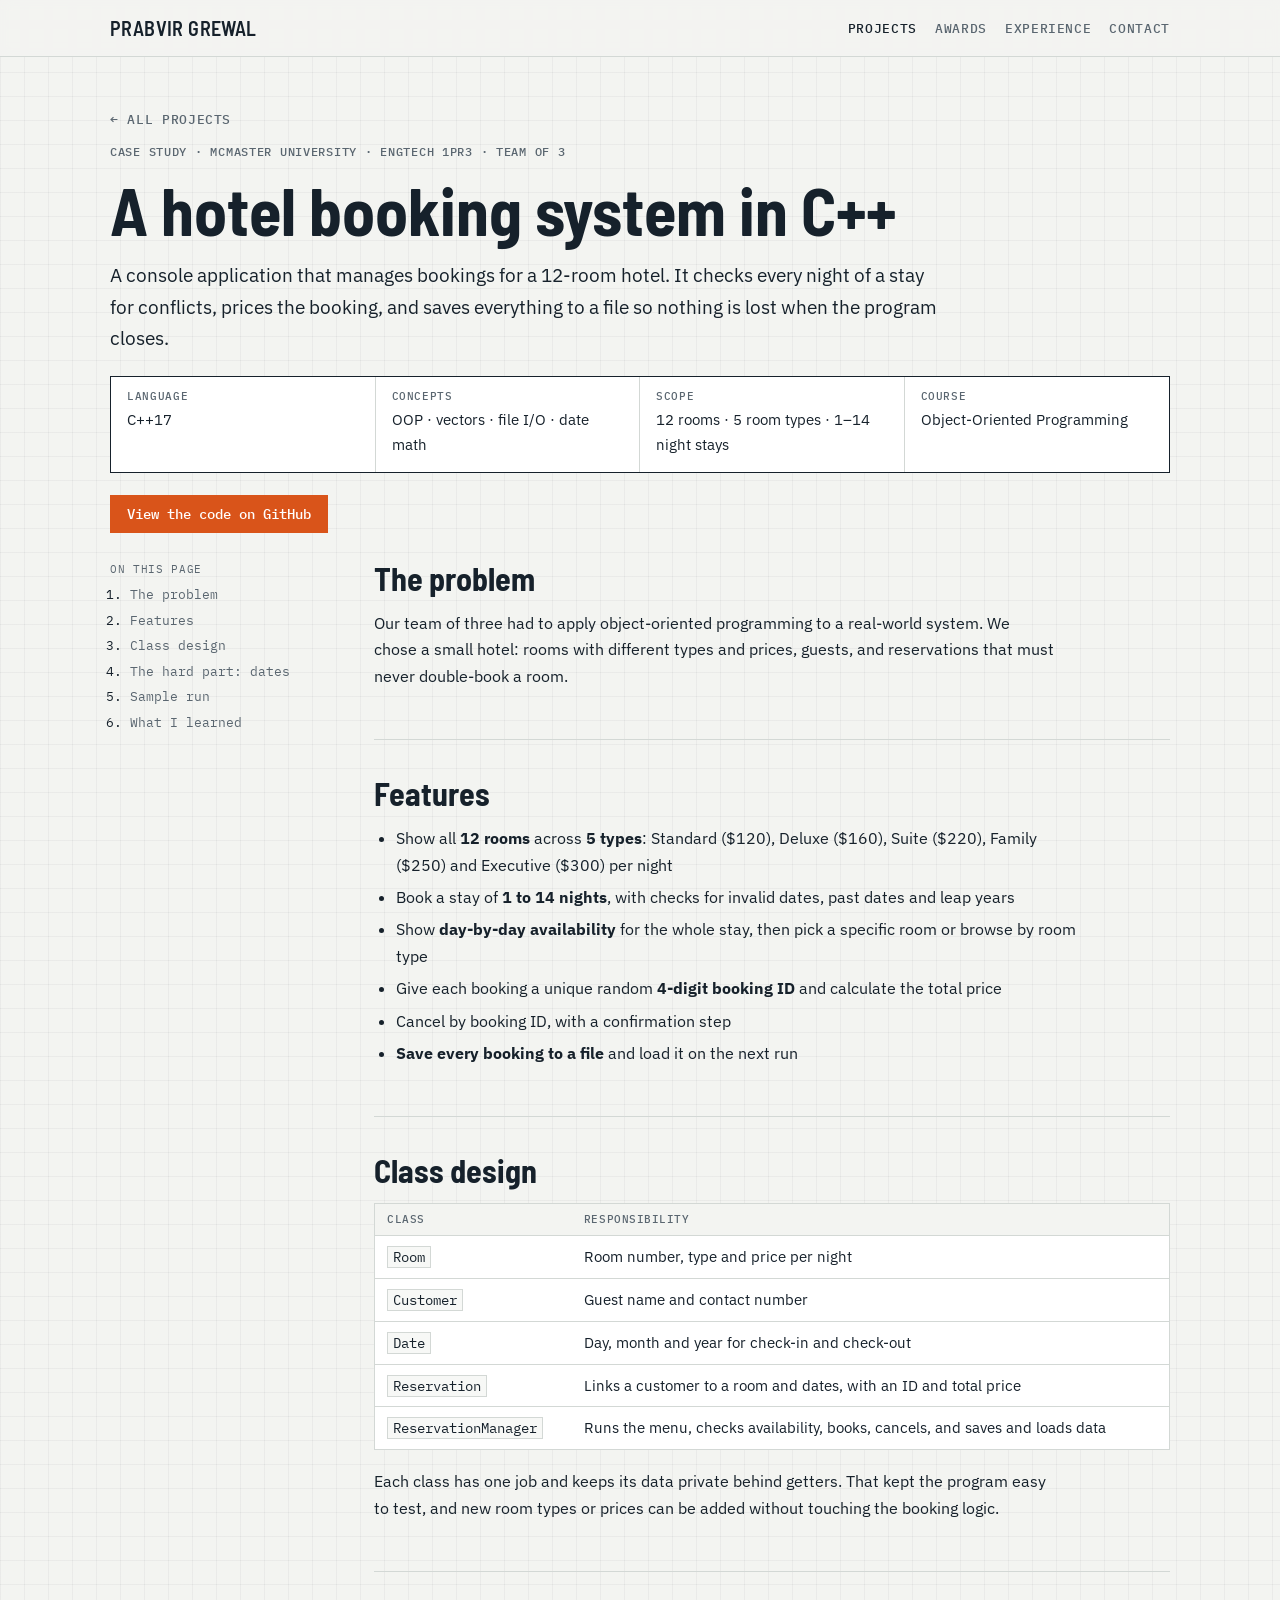
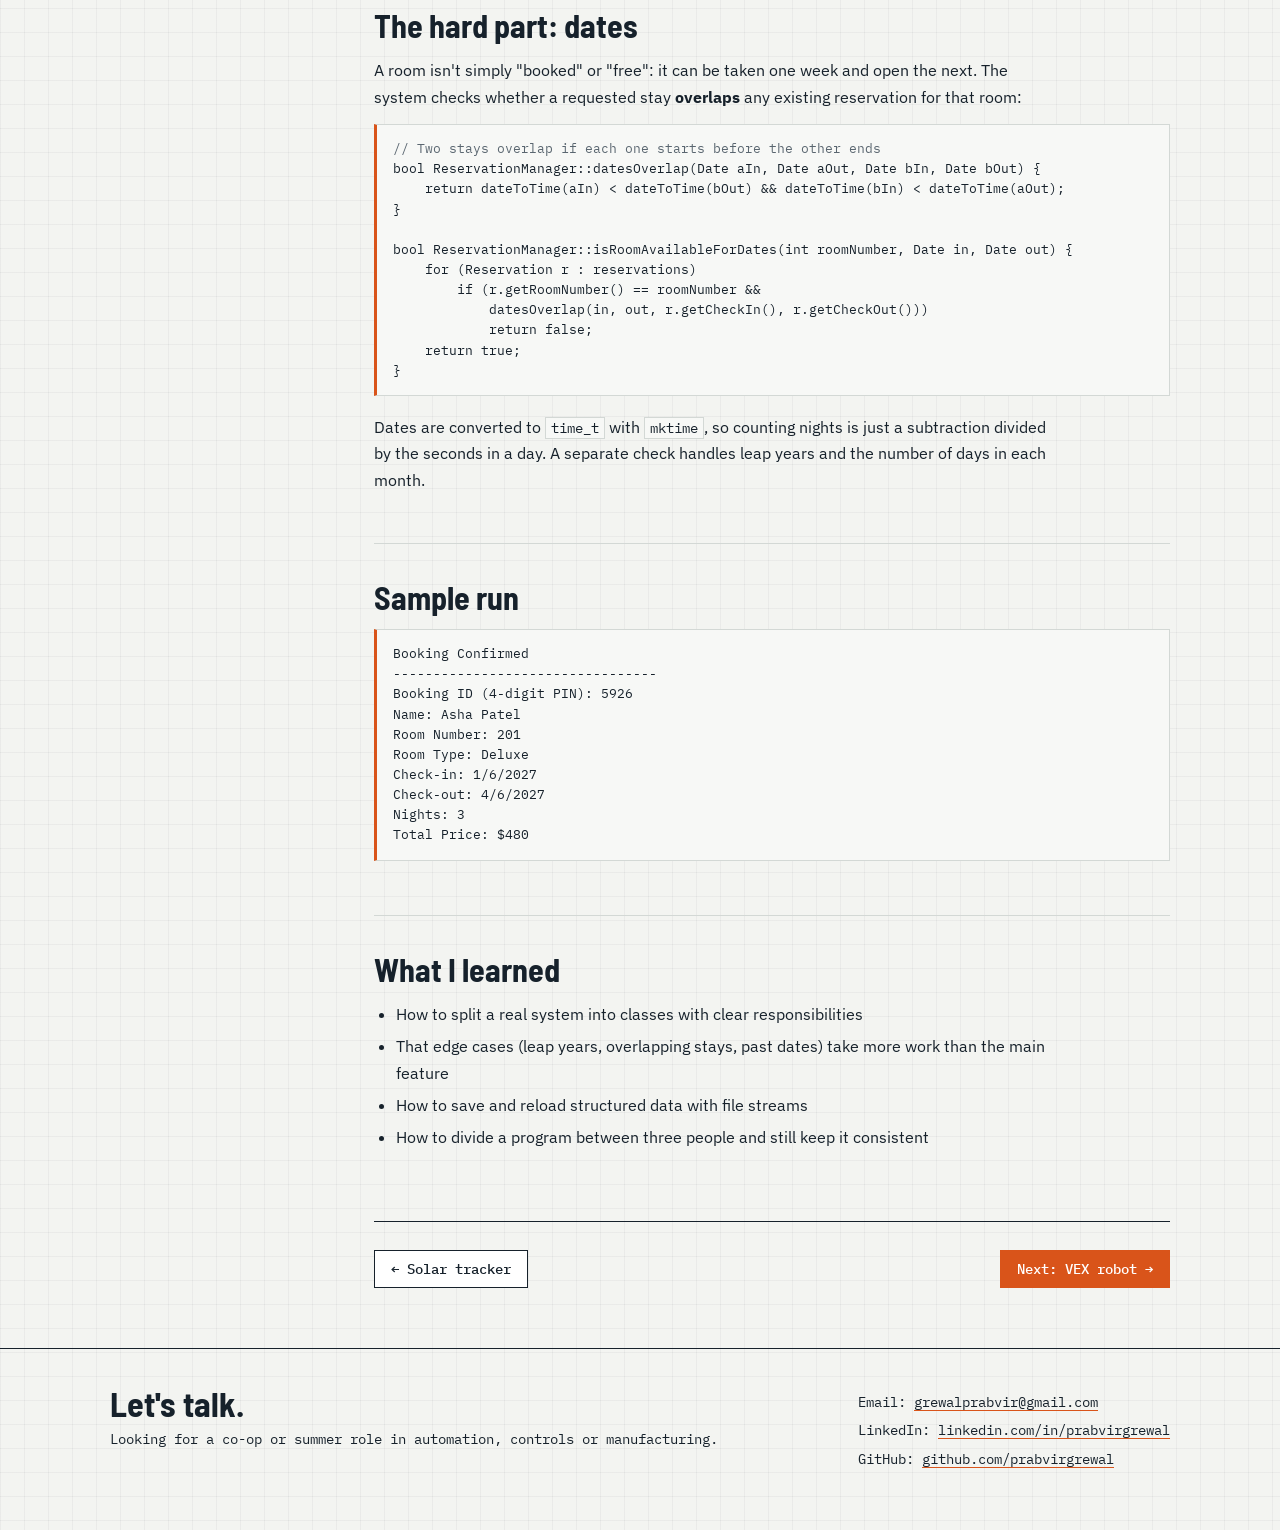
==== projects/hotel-system.html @ d83d61a3 "Add project case study pages" ====
<!DOCTYPE html>
<html lang="en">
<head>
<meta charset="utf-8">
<meta name="viewport" content="width=device-width, initial-scale=1">
<title>Hotel Reservation System Case Study</title>
<meta name="description" content="A C++ object-oriented hotel booking system built at McMaster University, by Prabvir Grewal.">
<link rel="preconnect" href="https://fonts.googleapis.com">
<link rel="preconnect" href="https://fonts.gstatic.com" crossorigin>
<link href="https://fonts.googleapis.com/css2?family=Barlow+Semi+Condensed:wght@500;600;700&family=IBM+Plex+Sans:wght@400;500;600&family=IBM+Plex+Mono:wght@400;500&display=swap" rel="stylesheet">
<link rel="stylesheet" href="../css/site.css">
</head>
<body>
<nav class="top" aria-label="Main">
  <div class="wrap">
    <a class="me" href="../index.html">PRABVIR GREWAL</a>
    <ul>
      <li><a href="../index.html#projects" aria-current="page">Projects</a></li>
      <li><a href="../index.html#awards">Awards</a></li>
      <li><a href="../index.html#experience">Experience</a></li>
      <li><a href="../index.html#contact">Contact</a></li>
    </ul>
  </div>
</nav>

<header class="cs-hero">
  <div class="wrap">
    <a class="crumb" href="../index.html#projects">← All projects</a>
    <p class="tag">Case study · McMaster University · ENGTECH 1PR3 · Team of 3</p>
    <h1>A hotel booking system in C++</h1>
    <p class="sub">A console application that manages bookings for a 12-room hotel. It checks every night of a stay for conflicts, prices the booking, and saves everything to a file so nothing is lost when the program closes.</p>
    <dl class="specbox">
      <div><dt>Language</dt><dd>C++17</dd></div>
      <div><dt>Concepts</dt><dd>OOP · vectors · file I/O · date math</dd></div>
      <div><dt>Scope</dt><dd>12 rooms · 5 room types · 1–14 night stays</dd></div>
      <div><dt>Course</dt><dd>Object-Oriented Programming</dd></div>
    </dl>
    <div class="btns"><a class="btn primary" href="https://github.com/prabvirgrewal/hotel-reservation-system">View the code on GitHub</a></div>
  </div>
</header>

<main class="wrap">
  <div class="cs-layout">
    <aside class="toc" aria-label="On this page">
      <p>On this page</p>
      <ol>
        <li><a href="#problem">The problem</a></li>
        <li><a href="#features">Features</a></li>
        <li><a href="#design">Class design</a></li>
        <li><a href="#dates">The hard part: dates</a></li>
        <li><a href="#run">Sample run</a></li>
        <li><a href="#lessons">What I learned</a></li>
      </ol>
    </aside>
    <div class="cs-body">
      <section id="problem">
        <h2>The problem</h2>
        <p>Our team of three had to apply object-oriented programming to a real-world system. We chose a small hotel: rooms with different types and prices, guests, and reservations that must never double-book a room.</p>
      </section>

      <section id="features">
        <h2>Features</h2>
        <ul>
          <li>Show all <b>12 rooms</b> across <b>5 types</b>: Standard ($120), Deluxe ($160), Suite ($220), Family ($250) and Executive ($300) per night</li>
          <li>Book a stay of <b>1 to 14 nights</b>, with checks for invalid dates, past dates and leap years</li>
          <li>Show <b>day-by-day availability</b> for the whole stay, then pick a specific room or browse by room type</li>
          <li>Give each booking a unique random <b>4-digit booking ID</b> and calculate the total price</li>
          <li>Cancel by booking ID, with a confirmation step</li>
          <li><b>Save every booking to a file</b> and load it on the next run</li>
        </ul>
      </section>

      <section id="design">
        <h2>Class design</h2>
        <table class="data">
          <thead><tr><th>Class</th><th>Responsibility</th></tr></thead>
          <tbody>
            <tr><td><code>Room</code></td><td>Room number, type and price per night</td></tr>
            <tr><td><code>Customer</code></td><td>Guest name and contact number</td></tr>
            <tr><td><code>Date</code></td><td>Day, month and year for check-in and check-out</td></tr>
            <tr><td><code>Reservation</code></td><td>Links a customer to a room and dates, with an ID and total price</td></tr>
            <tr><td><code>ReservationManager</code></td><td>Runs the menu, checks availability, books, cancels, and saves and loads data</td></tr>
          </tbody>
        </table>
        <p>Each class has one job and keeps its data private behind getters. That kept the program easy to test, and new room types or prices can be added without touching the booking logic.</p>
      </section>

      <section id="dates">
        <h2>The hard part: dates</h2>
        <p>A room isn't simply "booked" or "free": it can be taken one week and open the next. The system checks whether a requested stay <b>overlaps</b> any existing reservation for that room:</p>
<pre class="code"><span class="c">// Two stays overlap if each one starts before the other ends</span>
bool ReservationManager::datesOverlap(Date aIn, Date aOut, Date bIn, Date bOut) {
    return dateToTime(aIn) &lt; dateToTime(bOut) &amp;&amp; dateToTime(bIn) &lt; dateToTime(aOut);
}

bool ReservationManager::isRoomAvailableForDates(int roomNumber, Date in, Date out) {
    for (Reservation r : reservations)
        if (r.getRoomNumber() == roomNumber &amp;&amp;
            datesOverlap(in, out, r.getCheckIn(), r.getCheckOut()))
            return false;
    return true;
}</pre>
        <p>Dates are converted to <code>time_t</code> with <code>mktime</code>, so counting nights is just a subtraction divided by the seconds in a day. A separate check handles leap years and the number of days in each month.</p>
      </section>

      <section id="run">
        <h2>Sample run</h2>
<pre class="code">Booking Confirmed
---------------------------------
Booking ID (4-digit PIN): 5926
Name: Asha Patel
Room Number: 201
Room Type: Deluxe
Check-in: 1/6/2027
Check-out: 4/6/2027
Nights: 3
Total Price: $480</pre>
      </section>

      <section id="lessons">
        <h2>What I learned</h2>
        <ul>
          <li>How to split a real system into classes with clear responsibilities</li>
          <li>That edge cases (leap years, overlapping stays, past dates) take more work than the main feature</li>
          <li>How to save and reload structured data with file streams</li>
          <li>How to divide a program between three people and still keep it consistent</li>
        </ul>
      </section>

      <div class="next-proj">
        <a class="btn" href="solar-tracker.html">← Solar tracker</a>
        <a class="btn primary" href="vex-spin-up.html">Next: VEX robot →</a>
      </div>
    </div>
  </div>
</main>
<footer id="contact">
  <div class="wrap">
    <div><h2>Let's talk.</h2><p>Looking for a co-op or summer role in automation, controls or manufacturing.</p></div>
    <div>
      <p>Email: <a href="mailto:grewalprabvir@gmail.com">grewalprabvir@gmail.com</a></p>
      <p>LinkedIn: <a href="https://www.linkedin.com/in/prabvirgrewal">linkedin.com/in/prabvirgrewal</a></p>
      <p>GitHub: <a href="https://github.com/prabvirgrewal">github.com/prabvirgrewal</a></p>
    </div>
  </div>
</footer>
</body>
</html>
---- css/site.css ----
/* Layout idea: an engineering drawing sheet. Projects read like spec sheets and case-study reports. */
:root{
  --paper:#F3F4F1; --panel:#FFFFFF; --ink:#16212B; --muted:#5A6670; --rule:#D3D8D5; --accent:#D9541A; --accent-ink:#FFFFFF; --good:#2F7D4F; --code:#F7F8F6; --grid:rgba(22,33,43,.045);
  --display:"Barlow Semi Condensed","Arial Narrow",Arial,sans-serif;
  --body:"IBM Plex Sans",system-ui,-apple-system,"Segoe UI",sans-serif;
  --mono:"IBM Plex Mono",ui-monospace,Menlo,Consolas,monospace;
  color-scheme:light;
}
@media (prefers-color-scheme:dark){
  :root:not([data-theme="light"]){--paper:#11171D;--panel:#18212A;--ink:#E7ECEF;--muted:#9AA7B1;--rule:#2B3742;--accent:#F06A2C;--accent-ink:#11171D;--good:#5CC08A;--code:#0E1419;--grid:rgba(231,236,239,.04);color-scheme:dark}
}
:root[data-theme="dark"]{--paper:#11171D;--panel:#18212A;--ink:#E7ECEF;--muted:#9AA7B1;--rule:#2B3742;--accent:#F06A2C;--accent-ink:#11171D;--good:#5CC08A;--code:#0E1419;--grid:rgba(231,236,239,.04);color-scheme:dark}

*{box-sizing:border-box}
html{scroll-behavior:smooth}
@media (prefers-reduced-motion:reduce){html{scroll-behavior:auto}}
body{margin:0;background:var(--paper);color:var(--ink);font:16px/1.65 var(--body);
  background-image:linear-gradient(var(--grid) 1px,transparent 1px),linear-gradient(90deg,var(--grid) 1px,transparent 1px);background-size:24px 24px}
a{color:inherit;text-decoration-color:var(--accent);text-underline-offset:3px}
a:focus-visible,button:focus-visible{outline:2px solid var(--accent);outline-offset:3px}
img,video{max-width:100%;display:block}
.wrap{max-width:1100px;margin:0 auto;padding:0 20px}
h1,h2,h3,h4{font-family:var(--display);line-height:1.1;text-wrap:balance;margin:0}
p{margin:0 0 14px}
.tag{font:500 12px/1.3 var(--mono);letter-spacing:.06em;text-transform:uppercase;color:var(--muted)}
code{font:13.5px var(--mono);background:var(--code);border:1px solid var(--rule);padding:1px 5px}

/* nav */
nav.top{position:sticky;top:0;z-index:5;background:color-mix(in srgb,var(--paper) 92%,transparent);backdrop-filter:blur(6px);border-bottom:1px solid var(--rule)}
nav.top .wrap{display:flex;gap:20px;align-items:center;justify-content:space-between;height:56px}
nav.top .me{font:600 20px/1 var(--display);letter-spacing:.02em;text-decoration:none}
nav.top ul{display:flex;gap:18px;list-style:none;margin:0;padding:0;font:500 13px/1 var(--mono);text-transform:uppercase;letter-spacing:.05em}
nav.top ul a{text-decoration:none;color:var(--muted)} nav.top ul a:hover,nav.top ul a[aria-current]{color:var(--ink)}
@media (max-width:720px){nav.top ul{display:none}}

/* buttons */
.btns{display:flex;flex-wrap:wrap;gap:10px}
.btn{display:inline-flex;align-items:center;gap:8px;padding:11px 16px;border:1.5px solid var(--ink);font:500 14px/1 var(--mono);text-decoration:none;background:var(--panel);color:var(--ink)}
.btn.primary{background:var(--accent);border-color:var(--accent);color:var(--accent-ink)}
.btn:hover{transform:translateY(-1px)}

/* hero */
header.hero{padding:64px 0 40px}
.hero-grid{display:grid;grid-template-columns:1.5fr 1fr;gap:40px;align-items:end}
.hero h1{font-size:clamp(44px,7vw,80px);font-weight:700;letter-spacing:-.01em}
.hero h1 span{color:var(--accent)}
.hero p.lede{font-size:19px;max-width:34em;margin:18px 0 26px}
.titleblock{border:1.5px solid var(--ink);background:var(--panel);font:13px/1.4 var(--mono);margin:0}
.titleblock div{display:grid;grid-template-columns:110px 1fr;border-bottom:1px solid var(--rule)}
.titleblock div:last-child{border-bottom:0}
.titleblock dt,.titleblock dd{margin:0;padding:9px 12px}
.titleblock dt{color:var(--muted);border-right:1px solid var(--rule);text-transform:uppercase;font-size:11px;letter-spacing:.06em;align-self:center}
@media (max-width:820px){.hero-grid{grid-template-columns:1fr}}

/* stat band */
.band{border-top:1.5px solid var(--ink);border-bottom:1.5px solid var(--ink);background:var(--panel)}
.band .wrap{display:grid;grid-template-columns:repeat(5,1fr)}
.band .cell{padding:20px 16px;border-right:1px solid var(--rule)}
.band .cell:last-child{border-right:0}
.stat{font:700 36px/1 var(--display);color:var(--accent);font-variant-numeric:tabular-nums}
.band small,.stats small{display:block;font-size:13px;color:var(--muted);line-height:1.35;margin-top:6px}
@media (max-width:820px){.band .wrap{grid-template-columns:1fr 1fr}.band .cell{border-bottom:1px solid var(--rule)}}

/* sections */
section{padding:52px 0;border-top:1px solid var(--rule)}
section.first{border-top:0}
.sec-head{display:flex;align-items:baseline;gap:14px;margin-bottom:24px}
.sec-head h2{font-size:38px;font-weight:700}
.sec-head .tag{color:var(--accent)}
.lead-p{font-size:18px;max-width:62ch}

/* about */
.about{display:grid;grid-template-columns:1.4fr 1fr;gap:36px}
.about p{max-width:62ch}
.about ul{margin:0;padding:0;list-style:none}
.about li{padding:10px 0;border-bottom:1px solid var(--rule)}
.about li b{font-family:var(--display);font-size:19px;display:block}
@media (max-width:820px){.about{grid-template-columns:1fr}}

/* project cards */
.cards{display:grid;grid-template-columns:repeat(2,1fr);gap:22px}
@media (max-width:820px){.cards{grid-template-columns:1fr}}
.pcard{background:var(--panel);border:1.5px solid var(--ink);display:flex;flex-direction:column}
.pcard img{width:100%;height:260px;object-fit:cover;border-bottom:1.5px solid var(--ink)}
.pcard .body{padding:18px 20px;display:flex;flex-direction:column;gap:10px;flex:1}
.pcard h3{font-size:27px;font-weight:600}
.pcard p{margin:0}
.pcard .more{margin-top:auto;font:500 14px var(--mono);color:var(--accent);text-decoration:none}
.pcard .more:hover{text-decoration:underline}
.chips{display:flex;flex-wrap:wrap;gap:6px}
.chips span{font:12px/1 var(--mono);padding:5px 7px;background:var(--paper);border:1px solid var(--rule)}
.pill{display:inline-block;padding:4px 8px;border:1px solid currentColor;font:500 11px/1 var(--mono);text-transform:uppercase;letter-spacing:.06em;margin-left:6px;vertical-align:3px}
.pill.done{color:var(--good)} .pill.wip{color:var(--accent)}

/* small cards */
.grid3{display:grid;grid-template-columns:repeat(3,1fr);gap:20px}
.grid2{display:grid;grid-template-columns:repeat(2,1fr);gap:20px}
@media (max-width:820px){.grid3,.grid2{grid-template-columns:1fr}}
.card{background:var(--panel);border:1px solid var(--rule);padding:20px}
.card h3{font-size:23px;font-weight:600;margin-bottom:6px}
.card p:last-child{margin-bottom:0}
.card.next{border:1.5px dashed var(--accent)}

/* media tiles */
.gallery{display:grid;grid-template-columns:repeat(auto-fit,minmax(200px,1fr));gap:1px;background:var(--rule);border:1.5px solid var(--ink)}
.gallery figure{margin:0;background:var(--panel);display:flex;flex-direction:column}
.gallery img,.gallery video{width:100%;height:240px;object-fit:cover}
.gallery figcaption{font:12px/1.4 var(--mono);color:var(--muted);padding:8px 10px}
.gallery.tall img,.gallery.tall video{height:340px}
figure.wide{margin:0 0 18px;border:1.5px solid var(--ink);background:var(--panel)}
figure.wide img{width:100%;max-height:520px;object-fit:contain;background:var(--panel)}
figure.wide figcaption{font:12px/1.4 var(--mono);color:var(--muted);padding:8px 12px;border-top:1px solid var(--rule)}

/* skills */
.skills{display:grid;grid-template-columns:repeat(5,1fr);gap:20px}
@media (max-width:820px){.skills{grid-template-columns:1fr 1fr}}
.skills h3{font:500 12px/1 var(--mono);text-transform:uppercase;letter-spacing:.06em;color:var(--muted);margin-bottom:10px}
.skills ul{list-style:none;margin:0;padding:0}
.skills li{padding:6px 0;border-bottom:1px solid var(--rule)}

/* timeline */
.tl{list-style:none;margin:0;padding:0}
.tl li{display:grid;grid-template-columns:180px 1fr;gap:20px;padding:16px 0;border-bottom:1px solid var(--rule)}
.tl .when{font:13px/1.5 var(--mono);color:var(--muted)}
.tl h3{font-size:22px;font-weight:600}
.tl p{margin:4px 0 0;max-width:64ch}
@media (max-width:640px){.tl li{grid-template-columns:1fr;gap:4px}}

/* case study */
.cs-hero{padding:48px 0 28px}
.cs-hero h1{font-size:clamp(40px,6vw,66px);font-weight:700}
.cs-hero .sub{font-size:19px;max-width:44em;margin:14px 0 22px}
.crumb{font:500 13px var(--mono);text-transform:uppercase;letter-spacing:.05em;margin-bottom:16px;display:inline-block;text-decoration:none;color:var(--muted)}
.crumb:hover{color:var(--ink)}
.cs-layout{display:grid;grid-template-columns:220px 1fr;gap:44px;align-items:start}
.toc{position:sticky;top:80px;font:13px/1.5 var(--mono)}
.toc p{color:var(--muted);text-transform:uppercase;letter-spacing:.06em;font-size:11px;margin-bottom:8px}
.toc ol{margin:0;padding-left:20px}
.toc li{margin-bottom:6px}
.toc a{text-decoration:none;color:var(--muted)} .toc a:hover{color:var(--ink)}
@media (max-width:900px){.cs-layout{grid-template-columns:1fr}.toc{position:static;border:1px solid var(--rule);padding:14px;background:var(--panel)}}
.cs-body section{padding:36px 0;border-top:1px solid var(--rule)}
.cs-body section:first-child{border-top:0;padding-top:0}
.cs-body h2{font-size:32px;font-weight:700;margin-bottom:14px}
.cs-body h3{font-size:22px;font-weight:600;margin:22px 0 8px}
.cs-body p,.cs-body li{max-width:68ch}
.cs-body ul,.cs-body ol{padding-left:22px;margin:0 0 14px}
.cs-body li{margin-bottom:6px}
.specbox{display:grid;grid-template-columns:repeat(4,1fr);border:1.5px solid var(--ink);background:var(--panel);margin-bottom:22px}
.specbox div{padding:14px 16px;border-right:1px solid var(--rule)}
.specbox div:last-child{border-right:0}
.specbox dt{font:500 11px/1 var(--mono);text-transform:uppercase;letter-spacing:.06em;color:var(--muted);margin-bottom:6px}
.specbox dd{margin:0;font-size:15px}
@media (max-width:820px){.specbox{grid-template-columns:1fr 1fr}.specbox div{border-bottom:1px solid var(--rule)}}

table.data{width:100%;border-collapse:collapse;font-size:14.5px;margin:6px 0 18px;background:var(--panel);border:1px solid var(--rule)}
table.data th,table.data td{text-align:left;padding:9px 12px;border-bottom:1px solid var(--rule);vertical-align:top}
table.data th{font:500 11px/1.2 var(--mono);text-transform:uppercase;letter-spacing:.05em;color:var(--muted);background:var(--paper)}
table.data td.num{font-variant-numeric:tabular-nums;text-align:right}
.tablebox{overflow-x:auto}
.win{color:var(--good);font-weight:600} .loss{color:var(--accent);font-weight:600}

.steps{list-style:none;padding:0;margin:0 0 18px;border-left:2px solid var(--accent)}
.steps li{position:relative;padding:0 0 18px 22px;max-width:none}
.steps li::before{content:"";position:absolute;left:-7px;top:6px;width:12px;height:12px;background:var(--panel);border:2px solid var(--accent)}
.steps .d{font:500 12px/1.4 var(--mono);color:var(--muted);text-transform:uppercase;letter-spacing:.05em}
.steps b{font-family:var(--display);font-size:20px;font-weight:600;display:block}

pre.code{background:var(--code);border:1px solid var(--rule);border-left:3px solid var(--accent);padding:14px 16px;overflow-x:auto;font:13px/1.55 var(--mono);margin:6px 0 18px}
pre.code .c{color:var(--muted)}
.callout{border:1px solid var(--rule);border-left:3px solid var(--accent);background:var(--panel);padding:14px 16px;margin:6px 0 18px}
.callout b{font-family:var(--display);font-size:18px}
.flow{display:flex;flex-wrap:wrap;align-items:center;gap:10px;margin:8px 0 18px}
.flow .node{border:1.5px solid var(--ink);background:var(--panel);padding:10px 14px;font:500 14px var(--mono)}
.flow .arrow{font:18px var(--mono);color:var(--accent)}
.next-proj{display:flex;justify-content:space-between;gap:16px;flex-wrap:wrap;padding:28px 0 60px;border-top:1.5px solid var(--ink);margin-top:20px}

footer{border-top:1.5px solid var(--ink);padding:36px 0 60px}
footer .wrap{display:flex;flex-wrap:wrap;justify-content:space-between;gap:20px}
footer h2{font-size:34px}
footer p{margin:6px 0 0;font:14px/1.6 var(--mono)}

/* mobile overflow guards */
.cards,.cs-layout,.grid2,.grid3,.about,.hero-grid{min-width:0}
.cards>*,.cs-layout>*,.grid2>*,.grid3>*,.about>*,.hero-grid>*{min-width:0}
@media (max-width:820px){.cards{grid-template-columns:minmax(0,1fr)}}
@media (max-width:900px){.cs-layout{grid-template-columns:minmax(0,1fr)}}
pre.code{max-width:100%;overflow-x:auto}
@media (max-width:720px){.cs-body table{display:block;overflow-x:auto;max-width:100%}}
img,video{max-width:100%}
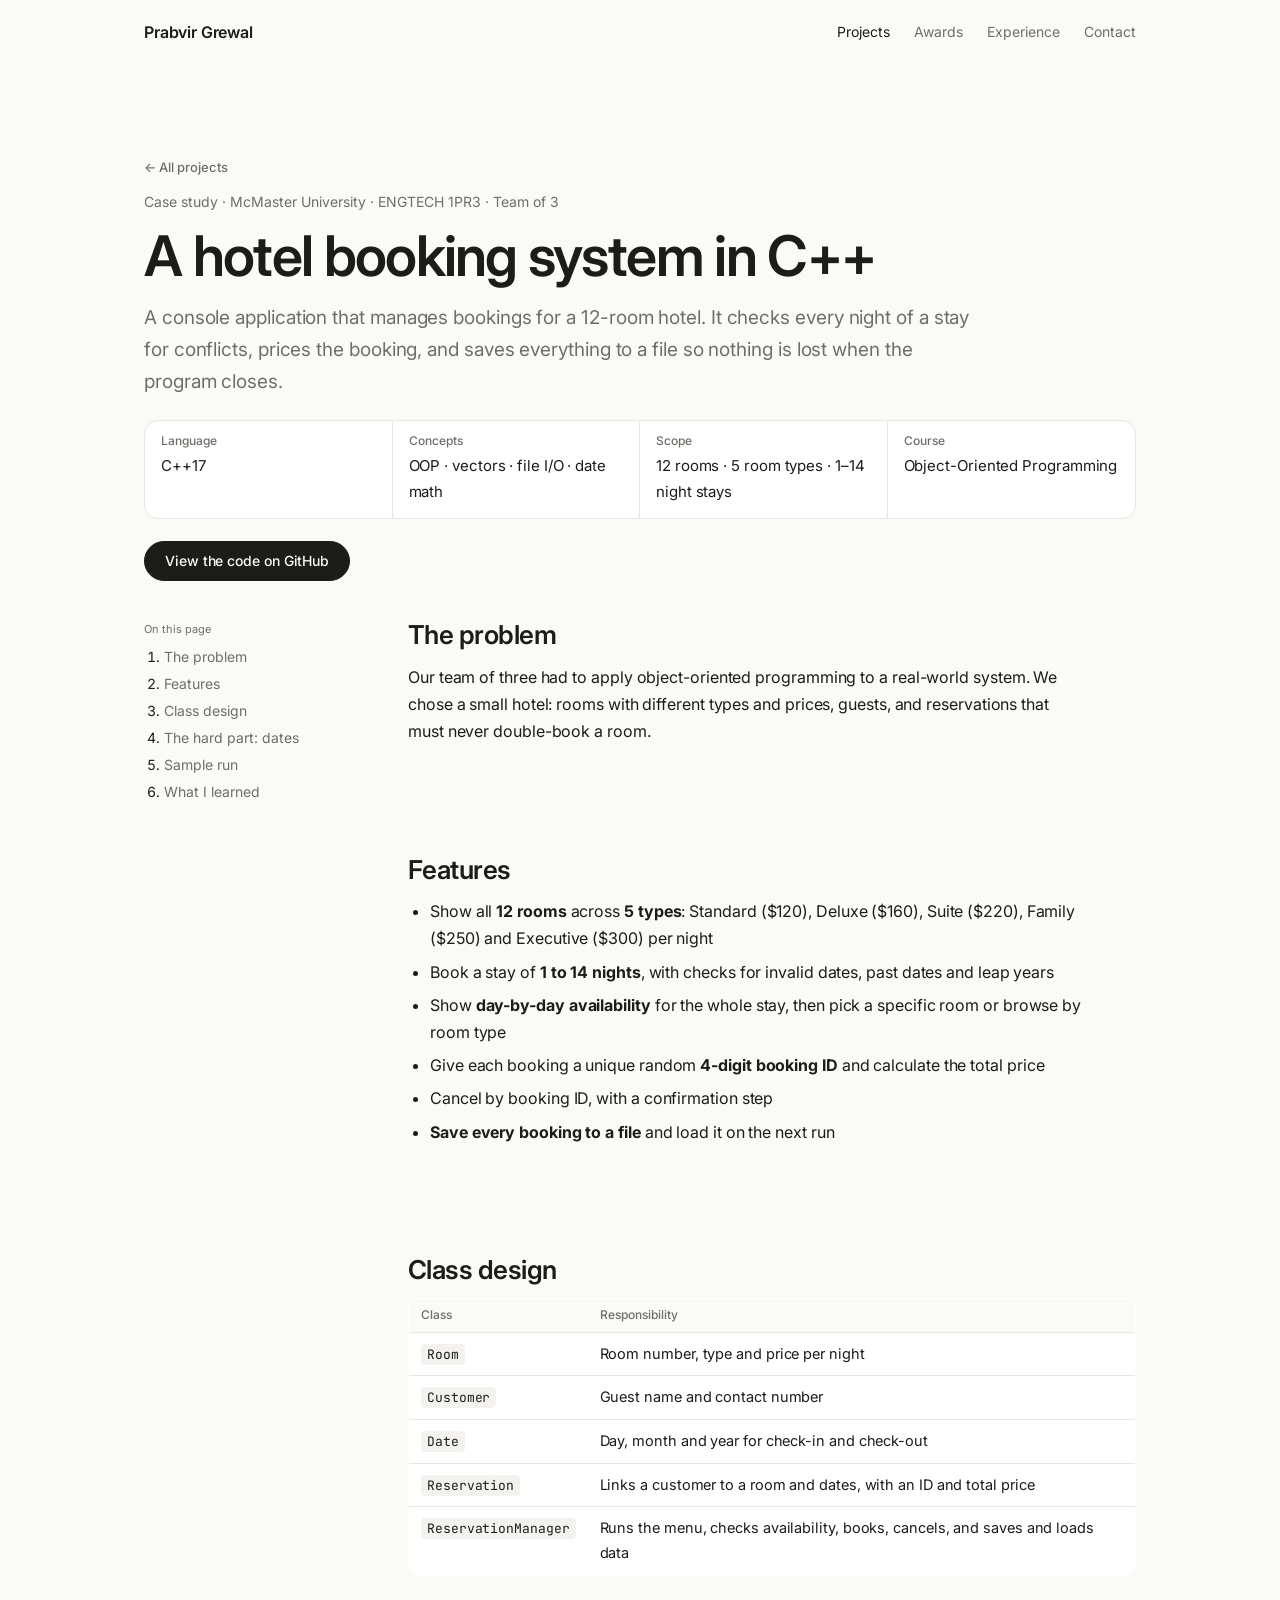
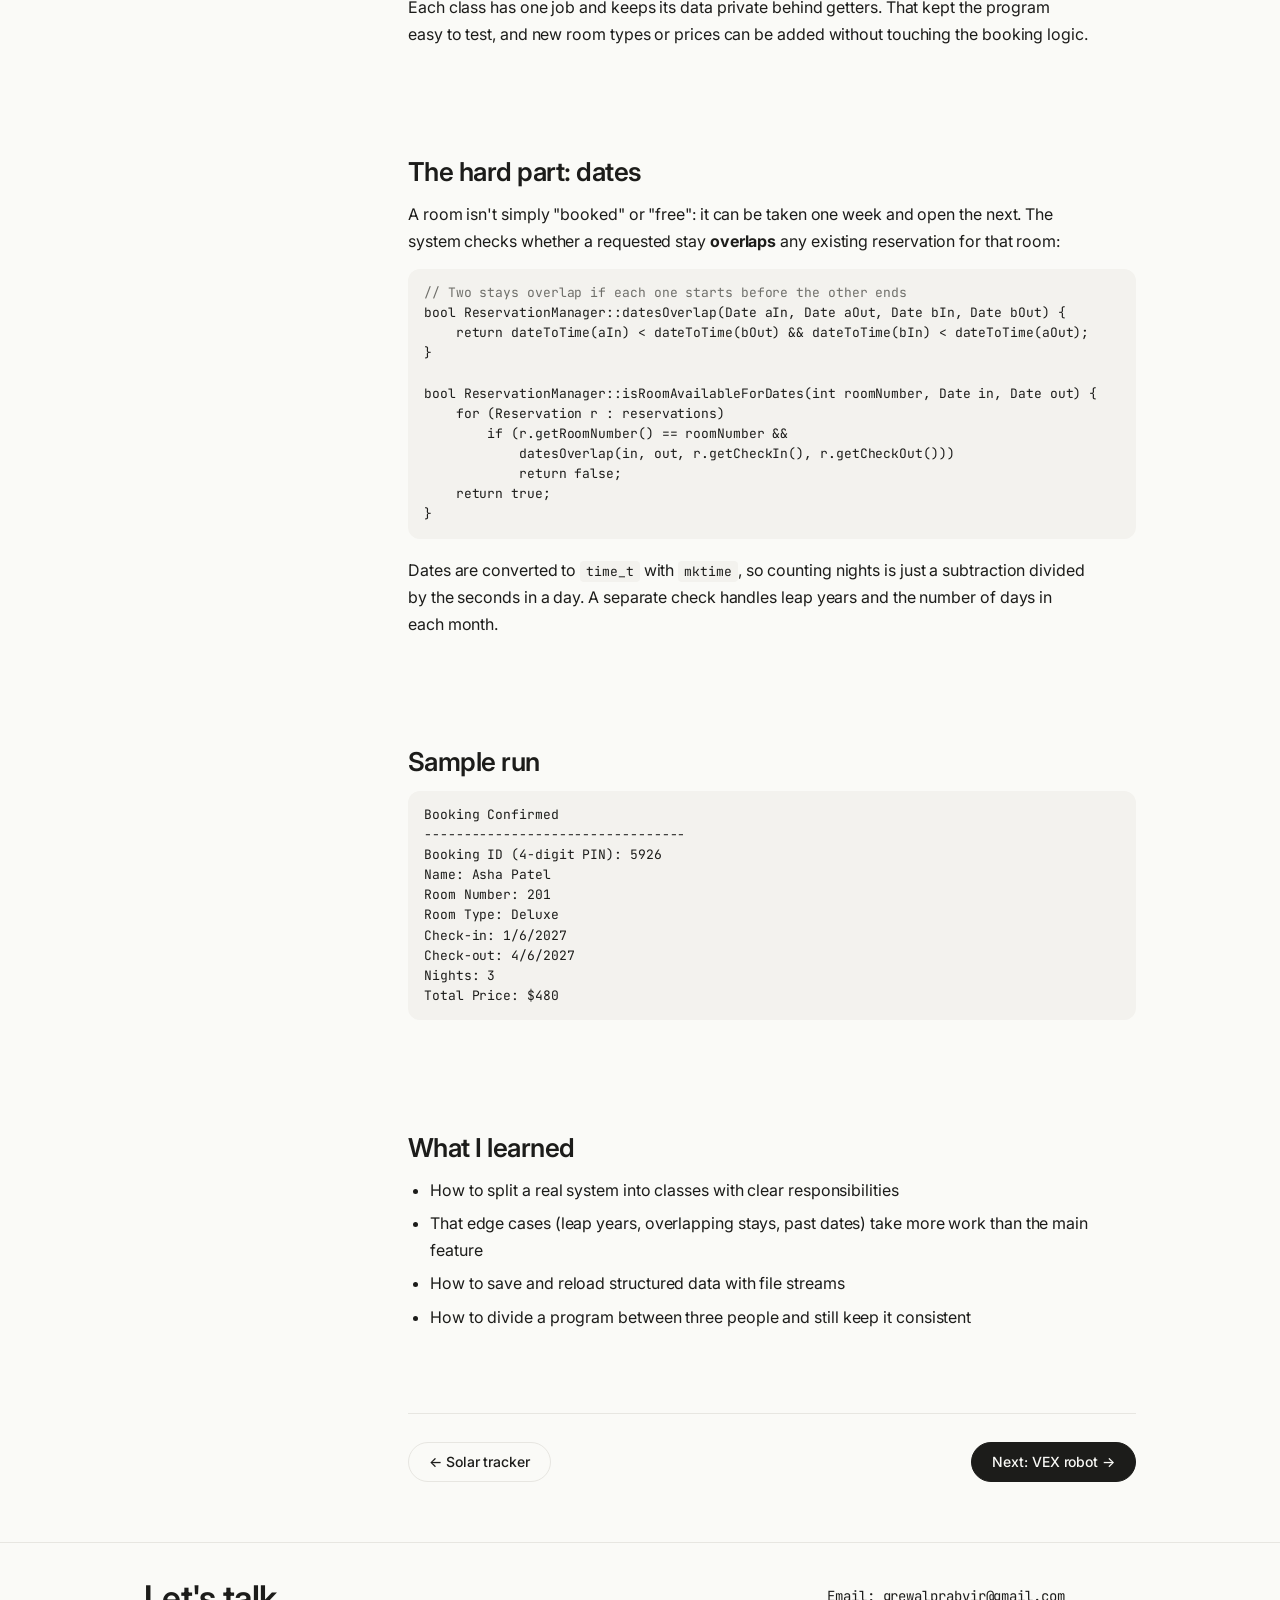
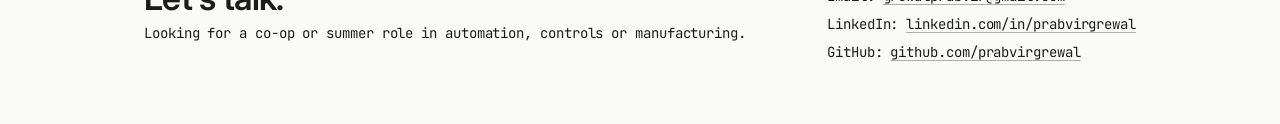
==== commit f8d95c1c: "Minimal redesign: update case study pages" ====
--- a/projects/hotel-system.html
+++ b/projects/hotel-system.html
@@ -7,13 +7,13 @@
 <meta name="description" content="A C++ object-oriented hotel booking system built at McMaster University, by Prabvir Grewal.">
 <link rel="preconnect" href="https://fonts.googleapis.com">
 <link rel="preconnect" href="https://fonts.gstatic.com" crossorigin>
-<link href="https://fonts.googleapis.com/css2?family=Barlow+Semi+Condensed:wght@500;600;700&family=IBM+Plex+Sans:wght@400;500;600&family=IBM+Plex+Mono:wght@400;500&display=swap" rel="stylesheet">
+<link href="https://fonts.googleapis.com/css2?family=Inter:wght@400;500;600&family=JetBrains+Mono:wght@400;500&display=swap" rel="stylesheet">
 <link rel="stylesheet" href="../css/site.css">
 </head>
 <body>
 <nav class="top" aria-label="Main">
   <div class="wrap">
-    <a class="me" href="../index.html">PRABVIR GREWAL</a>
+    <a class="me" href="../index.html">Prabvir Grewal</a>
     <ul>
       <li><a href="../index.html#projects" aria-current="page">Projects</a></li>
       <li><a href="../index.html#awards">Awards</a></li>
--- a/css/site.css
+++ b/css/site.css
@@ -188,3 +188,363 @@
 pre.code{max-width:100%;overflow-x:auto}
 @media (max-width:720px){.cs-body table{display:block;overflow-x:auto;max-width:100%}}
 img,video{max-width:100%}
+
+/* ===== v3 home additions ===== */
+.skip{position:absolute;left:-999px}.skip:focus{left:12px;top:12px;z-index:50;background:var(--panel);padding:8px 12px;border:1.5px solid var(--ink)}
+#progress{position:fixed;top:0;left:0;height:3px;width:0;background:var(--accent);z-index:20}
+nav.top .right{display:flex;align-items:center;gap:14px}
+.iconbtn{border:1.5px solid var(--rule);background:var(--panel);color:var(--ink);width:36px;height:36px;display:grid;place-items:center;cursor:pointer;font:16px/1 var(--mono)}
+.iconbtn:hover{border-color:var(--ink)}
+.hire{padding:9px 14px;background:var(--accent);color:var(--accent-ink);font:500 13px/1 var(--mono);text-decoration:none;text-transform:uppercase;letter-spacing:.05em}
+.menu{display:none}
+@media (max-width:980px){nav.top ul{display:none}.menu{display:grid}}
+.mobile-menu{display:none;border-top:1px solid var(--rule);background:var(--panel)}
+.mobile-menu.open{display:block}
+.mobile-menu a{display:block;padding:12px 20px;border-bottom:1px solid var(--rule);font:500 14px var(--mono);text-transform:uppercase;text-decoration:none}
+.status{display:inline-flex;align-items:center;gap:8px;padding:6px 12px;border:1.5px solid var(--good);color:var(--good);font:500 12px/1 var(--mono);text-transform:uppercase;letter-spacing:.05em;margin-bottom:18px;background:var(--panel)}
+.dot{width:8px;height:8px;border-radius:50%;background:var(--good);box-shadow:0 0 0 0 var(--good);animation:pulse 2s infinite}
+@keyframes pulse{0%{box-shadow:0 0 0 0 color-mix(in srgb,var(--good) 60%,transparent)}70%{box-shadow:0 0 0 8px transparent}100%{box-shadow:0 0 0 0 transparent}}
+@media (prefers-reduced-motion:reduce){.dot{animation:none}}
+
+/* why hire */
+.why{display:grid;grid-template-columns:repeat(3,minmax(0,1fr));gap:20px}
+.why .card{position:relative;padding-top:26px}
+.why .num{font:700 54px/1 var(--display);color:var(--accent);display:block;margin-bottom:8px}
+.why h3{font-size:24px;margin-bottom:8px}
+.why .proof{font:12px/1.5 var(--mono);color:var(--muted);border-top:1px dashed var(--rule);padding-top:10px;margin-top:12px}
+@media (max-width:820px){.why{grid-template-columns:minmax(0,1fr)}}
+
+/* PID demo */
+.pid{display:grid;grid-template-columns:minmax(0,1.6fr) minmax(0,1fr);border:1.5px solid var(--ink);background:var(--panel)}
+.pid .plot{border-right:1px solid var(--rule);padding:16px;min-width:0}
+.pid canvas{width:100%;height:320px;display:block}
+.pid .legend{display:flex;gap:16px;flex-wrap:wrap;font:12px var(--mono);color:var(--muted);margin-top:8px}
+.pid .legend i{display:inline-block;width:18px;height:3px;vertical-align:middle;margin-right:6px}
+.pid .ctrl{padding:18px;display:flex;flex-direction:column;gap:14px}
+.pid label{display:flex;justify-content:space-between;font:500 13px var(--mono)}
+.pid label output{color:var(--accent)}
+.pid input[type=range]{width:100%;accent-color:var(--accent)}
+.pid .presets{display:flex;flex-wrap:wrap;gap:8px}
+.chipbtn{border:1.5px solid var(--rule);background:var(--paper);color:var(--ink);padding:7px 10px;font:500 12px/1 var(--mono);cursor:pointer}
+.chipbtn:hover{border-color:var(--ink)}
+.chipbtn[aria-pressed="true"]{background:var(--ink);color:var(--paper);border-color:var(--ink)}
+.metrics{display:grid;grid-template-columns:1fr 1fr;border-top:1px solid var(--rule);border-left:1px solid var(--rule)}
+.metrics div{border-right:1px solid var(--rule);border-bottom:1px solid var(--rule);padding:8px 10px}
+.metrics small{display:block;font:11px var(--mono);text-transform:uppercase;letter-spacing:.05em;color:var(--muted)}
+.metrics b{font:600 20px var(--display)}
+.metrics b.bad{color:var(--accent)} .metrics b.ok{color:var(--good)}
+.pid .verdict{font-size:14px;margin:0;min-height:44px}
+@media (max-width:860px){.pid{grid-template-columns:minmax(0,1fr)}.pid .plot{border-right:0;border-bottom:1px solid var(--rule)}.pid canvas{height:240px}}
+
+/* tabs */
+.tabs [role=tablist]{display:flex;flex-wrap:wrap;gap:0;border-bottom:1.5px solid var(--ink)}
+.tabs [role=tab]{appearance:none;border:1.5px solid transparent;border-bottom:0;background:none;color:var(--muted);padding:12px 18px;font:500 13px/1 var(--mono);text-transform:uppercase;letter-spacing:.06em;cursor:pointer;margin-bottom:-1.5px}
+.tabs [role=tab][aria-selected=true]{color:var(--ink);background:var(--panel);border-color:var(--ink);border-bottom:1.5px solid var(--panel)}
+.tabs [role=tab]:hover{color:var(--ink)}
+.tabs [role=tabpanel]{background:var(--panel);border:1.5px solid var(--ink);border-top:0;padding:26px}
+.tabs [role=tabpanel][hidden]{display:none}
+.tabs .tab-n{color:var(--accent);margin-right:6px}
+@media (max-width:640px){.tabs [role=tab]{padding:10px 12px;font-size:12px}.tabs [role=tabpanel]{padding:18px}}
+
+.now{display:grid;grid-template-columns:repeat(2,minmax(0,1fr));gap:16px}
+.now .item{border:1px solid var(--rule);padding:16px;background:var(--paper)}
+.now .item h4{font-size:21px;margin:6px 0}
+.now .item p{font-size:15px;margin:0}
+.meter{height:6px;background:var(--rule);margin-top:12px;position:relative}
+.meter span{position:absolute;inset:0 auto 0 0;background:var(--accent)}
+.meter.live span{background:var(--good)}
+.steplabel{display:flex;justify-content:space-between;font:11px var(--mono);color:var(--muted);margin-top:5px;text-transform:uppercase;letter-spacing:.04em}
+@media (max-width:720px){.now{grid-template-columns:minmax(0,1fr)}}
+
+.learn{list-style:none;margin:0;padding:0;display:grid;gap:0}
+.learn li{display:grid;grid-template-columns:180px minmax(0,1fr) 120px;gap:18px;padding:14px 0;border-bottom:1px solid var(--rule);align-items:start}
+.learn li:last-child{border-bottom:0}
+.learn b{font:600 19px/1.2 var(--display)}
+.learn p{margin:0;font-size:15px}
+.learn .lvl{font:11px var(--mono);text-transform:uppercase;letter-spacing:.05em;color:var(--muted);text-align:right}
+@media (max-width:720px){.learn li{grid-template-columns:minmax(0,1fr)}.learn .lvl{text-align:left}}
+
+.lessons{display:grid;grid-template-columns:repeat(2,minmax(0,1fr));gap:16px}
+.lesson{border-left:3px solid var(--accent);padding:4px 0 4px 16px}
+.lesson .tag{margin-bottom:4px}
+.lesson q{display:block;font:600 21px/1.25 var(--display);quotes:none;margin-bottom:6px}
+.lesson p{font-size:15px;margin:0;color:var(--muted)}
+@media (max-width:720px){.lessons{grid-template-columns:minmax(0,1fr)}}
+
+.process{display:grid;grid-template-columns:repeat(5,minmax(0,1fr));gap:0;counter-reset:p}
+.process div{border:1px solid var(--rule);margin-left:-1px;padding:16px;background:var(--paper);position:relative}
+.process div::before{counter-increment:p;content:"0" counter(p);font:500 12px var(--mono);color:var(--accent);display:block;margin-bottom:8px}
+.process h4{font-size:20px;margin-bottom:6px}
+.process p{font-size:14px;margin:0}
+@media (max-width:860px){.process{grid-template-columns:minmax(0,1fr)}.process div{margin-left:0;margin-top:-1px}}
+
+/* filter */
+.filters{display:flex;flex-wrap:wrap;gap:8px;margin:0 0 20px}
+.pcard[hidden]{display:none}
+
+/* contact */
+.contact{background:var(--ink);color:var(--paper);padding:80px 0;border-top:0}
+.contact .tag{color:color-mix(in srgb,var(--paper) 65%,transparent)}
+.contact h2{font-size:clamp(40px,6vw,72px);line-height:.95;margin-bottom:14px}
+.contact h2 span{color:var(--accent)}
+.contact .grid{display:grid;grid-template-columns:minmax(0,1fr) minmax(0,1.1fr);gap:40px;margin-top:28px}
+.contact .lead{font-size:18px;max-width:46ch;color:color-mix(in srgb,var(--paper) 85%,transparent)}
+.cbox{border:1.5px solid color-mix(in srgb,var(--paper) 30%,transparent);padding:18px;margin-top:18px}
+.cbox dl{margin:0;display:grid;grid-template-columns:auto 1fr;gap:8px 16px;font:14px/1.4 var(--mono)}
+.cbox dt{color:color-mix(in srgb,var(--paper) 60%,transparent);text-transform:uppercase;font-size:11px;letter-spacing:.06em;padding-top:2px}
+.quick{display:grid;grid-template-columns:1fr 1fr;gap:10px;margin-top:18px}
+.quick a,.quick button{display:flex;align-items:center;justify-content:space-between;gap:10px;padding:14px;border:1.5px solid color-mix(in srgb,var(--paper) 30%,transparent);background:transparent;color:var(--paper);font:500 13px var(--mono);text-decoration:none;cursor:pointer;text-align:left}
+.quick a:hover,.quick button:hover{border-color:var(--accent);color:var(--accent)}
+.quick .wide{grid-column:1/-1;background:var(--accent);border-color:var(--accent);color:var(--accent-ink)}
+.quick .wide:hover{color:var(--accent-ink);filter:brightness(1.08)}
+form.msg{background:var(--panel);color:var(--ink);padding:24px;border:1.5px solid var(--paper)}
+form.msg h3{font-size:26px;margin-bottom:4px}
+form.msg .row{display:grid;grid-template-columns:1fr 1fr;gap:12px}
+form.msg label{display:block;font:500 12px var(--mono);text-transform:uppercase;letter-spacing:.05em;color:var(--muted);margin:14px 0 6px}
+form.msg input,form.msg textarea{width:100%;padding:11px 12px;border:1.5px solid var(--rule);background:var(--paper);color:var(--ink);font:15px var(--body)}
+form.msg input:focus,form.msg textarea:focus{outline:none;border-color:var(--accent)}
+form.msg textarea{min-height:120px;resize:vertical}
+form.msg .reasons{display:flex;flex-wrap:wrap;gap:8px}
+form.msg .note{font:12px var(--mono);color:var(--muted);margin:10px 0 0}
+form.msg button[type=submit]{margin-top:16px;width:100%;justify-content:center;cursor:pointer}
+@media (max-width:860px){.contact .grid{grid-template-columns:minmax(0,1fr)}form.msg .row{grid-template-columns:minmax(0,1fr)}}
+.toast{position:fixed;bottom:24px;left:50%;transform:translateX(-50%) translateY(20px);background:var(--ink);color:var(--paper);border:1.5px solid var(--accent);padding:12px 18px;font:500 13px var(--mono);opacity:0;transition:.25s;z-index:60;pointer-events:none}
+.toast.show{opacity:1;transform:translateX(-50%)}
+footer.mini{background:var(--ink);color:color-mix(in srgb,var(--paper) 60%,transparent);border-top:1px solid color-mix(in srgb,var(--paper) 15%,transparent);padding:18px 0;font:12px var(--mono)}
+footer.mini .wrap{display:flex;justify-content:space-between;flex-wrap:wrap;gap:10px}
+footer.mini a{color:inherit}
+
+/* reveal */
+.reveal{opacity:0;transform:translateY(14px);transition:opacity .5s,transform .5s}
+.reveal.in{opacity:1;transform:none}
+@media (prefers-reduced-motion:reduce){.reveal{opacity:1;transform:none;transition:none}}
+.why .num{font-size:clamp(34px,3.6vw,46px);white-space:nowrap}
+form.msg .tag{color:var(--muted)}
+@media (max-width:520px){nav.top .me{font-size:17px;white-space:nowrap}.hire{display:none}nav.top .right{gap:8px}}
+
+/* ===== PLC lab ===== */
+.tabs.lab [role=tabpanel]{padding:20px}
+.plc{display:grid;grid-template-columns:minmax(0,1.15fr) minmax(0,1fr);gap:18px}
+.plc .ladder,.plc .machine{border:1px solid var(--rule);background:var(--paper);min-width:0}
+.panel-h{display:flex;justify-content:space-between;align-items:center;padding:8px 12px;border-bottom:1px solid var(--rule);font:500 11px var(--mono);text-transform:uppercase;letter-spacing:.06em;color:var(--muted)}
+.scan{width:8px;height:8px;border-radius:50%;background:var(--good);opacity:.25}
+.scan.blink{opacity:1}
+#plcState{color:var(--accent);font-weight:600}
+#plcState.run{color:var(--good)}
+#ladder{width:100%;height:auto;display:block;padding:6px}
+#ladder .rail{stroke:var(--ink);stroke-width:3}
+#ladder .w{stroke:var(--muted);stroke-width:2;opacity:.6}
+#ladder .w.on{stroke:var(--good);stroke-width:3.5;opacity:1}
+#ladder .ct line,#ladder .cl path{stroke:var(--ink);stroke-width:2.5;fill:none}
+#ladder .ct.on line,#ladder .cl.on path{stroke:var(--good)}
+#ladder .ct.on rect.hl,#ladder .cl.on rect.hl{fill:color-mix(in srgb,var(--good) 18%,transparent)}
+#ladder rect.hl{fill:transparent}
+#ladder text{font:500 11px var(--mono);fill:var(--ink);text-anchor:middle}
+#ladder text.sub{fill:var(--muted);font-size:9.5px}
+#ladder text.rn{fill:var(--muted);text-anchor:start;font-size:10px}
+#ladder .ctu rect{fill:var(--panel);stroke:var(--ink);stroke-width:2}
+#ladder .ctu.on rect{stroke:var(--good)}
+#conveyor{width:100%;height:190px;display:block}
+.hmi{display:flex;flex-wrap:wrap;align-items:center;gap:12px;padding:12px;border-top:1px solid var(--rule)}
+.pb{width:74px;height:74px;border-radius:50%;border:4px solid var(--ink);font:700 13px var(--mono);color:#fff;cursor:pointer;box-shadow:0 5px 0 var(--ink);transition:transform .05s,box-shadow .05s;touch-action:manipulation;user-select:none;-webkit-user-select:none}
+.pb.go{background:#2F9E5B}.pb.halt{background:#D23B2B}
+.pb.down{transform:translateY(4px);box-shadow:0 1px 0 var(--ink)}
+.lamps{display:flex;flex-direction:column;gap:6px}
+.lamp{display:flex;align-items:center;gap:8px;font:500 11px var(--mono);color:var(--muted)}
+.lamp::before{content:"";width:16px;height:16px;border-radius:50%;border:2px solid var(--ink);background:var(--rule)}
+.lamp.g.on::before{background:#3CD27A;box-shadow:0 0 12px #3CD27A}
+.lamp.r.on::before{background:#FF5340;box-shadow:0 0 12px #FF5340}
+.lamp.on{color:var(--ink)}
+.count{margin-left:auto;text-align:right}
+.count small{display:block;font:11px var(--mono);text-transform:uppercase;color:var(--muted)}
+.count b{font:700 34px/1 var(--display);display:inline-block;margin-right:8px;vertical-align:middle;font-variant-numeric:tabular-nums}
+.explain{margin:0;padding:12px;border-top:1px solid var(--rule);font-size:14.5px;min-height:68px}
+@media (max-width:900px){.plc{grid-template-columns:minmax(0,1fr)}}
+.tabs.lab .pid{border:1px solid var(--rule)}
+
+/* ===== upcoming ===== */
+.upcoming{display:grid;grid-template-columns:repeat(2,minmax(0,1fr));gap:22px}
+.bp{border:1.5px solid var(--ink);background:var(--panel);display:flex;flex-direction:column}
+.blueprint{position:relative;background:#123A63;background-image:linear-gradient(rgba(255,255,255,.08) 1px,transparent 1px),linear-gradient(90deg,rgba(255,255,255,.08) 1px,transparent 1px);background-size:16px 16px;border-bottom:1.5px solid var(--ink);padding:14px}
+.blueprint svg{width:100%;height:auto;display:block}
+.bpl *{stroke:#E8F1FA;stroke-width:2;fill:none}
+.bpl .fillA{fill:rgba(255,170,90,.55)}
+.bpl .beam{stroke:#FF8A5C;stroke-dasharray:3 3}
+.bpd *{stroke:#9CC3E6;stroke-width:1;fill:none}
+.bpd text,.bpt text{fill:#CFE3F5;stroke:none;font:500 9px "IBM Plex Mono",monospace;letter-spacing:.04em}
+.bpt rect,.bpt line{stroke:#E8F1FA;fill:rgba(18,58,99,.8);stroke-width:1.2}
+.bp-stamp{position:absolute;top:12px;left:12px;font:600 11px var(--mono);text-transform:uppercase;letter-spacing:.08em;color:#FFD3B8;border:1.5px solid #FFD3B8;padding:4px 8px;transform:rotate(-3deg)}
+.bp .body{padding:20px;display:flex;flex-direction:column;gap:10px;flex:1}
+.bp h3{font-size:26px}
+.bp p{margin:0}
+.goals{margin:0;padding-left:18px;font-size:14.5px}
+.goals li{margin:3px 0}
+.road{list-style:none;display:flex;margin:auto 0 0;padding:12px 0 0;counter-reset:r;gap:0}
+.road li{flex:1;font:500 10.5px var(--mono);text-transform:uppercase;letter-spacing:.04em;color:var(--muted);border-top:4px solid var(--rule);padding-top:6px}
+.road li.now{color:var(--accent);border-top-color:var(--accent)}
+@media (max-width:820px){.upcoming{grid-template-columns:minmax(0,1fr)}}
+@media (max-width:480px){.road li{font-size:9px}}
+
+.ladder-scroll{overflow-x:auto}
+@media (max-width:600px){#ladder{min-width:540px}.ladder .panel-h::after{content:"swipe →";color:var(--accent)}}
+
+/* ===== v4: clean, minimal ===== */
+:root{
+  --paper:#FAFAF7;--panel:#FFFFFF;--ink:#1C1C1A;--muted:#6E6E69;--rule:#E7E6E1;--accent:#B4532A;--accent-ink:#FFFFFF;--good:#3F7A57;--code:#F3F2EE;--grid:transparent;
+  --display:"Inter",system-ui,-apple-system,"Segoe UI",sans-serif;
+  --body:"Inter",system-ui,-apple-system,"Segoe UI",sans-serif;
+  --mono:"JetBrains Mono",ui-monospace,Menlo,Consolas,monospace;
+}
+@media (prefers-color-scheme:dark){:root:not([data-theme="light"]){--paper:#121211;--panel:#1A1A19;--ink:#EDECE8;--muted:#9C9B95;--rule:#2A2A28;--accent:#E07A4F;--accent-ink:#121211;--good:#7CC29A;--code:#181817}}
+:root[data-theme="dark"]{--paper:#121211;--panel:#1A1A19;--ink:#EDECE8;--muted:#9C9B95;--rule:#2A2A28;--accent:#E07A4F;--accent-ink:#121211;--good:#7CC29A;--code:#181817}
+
+body{background:var(--paper);background-image:none;font:16px/1.7 var(--body);-webkit-font-smoothing:antialiased;letter-spacing:-.005em}
+h1,h2,h3,h4{font-family:var(--display);font-weight:600;letter-spacing:-.02em}
+.wrap{max-width:1040px;padding:0 24px}
+.tag{font:400 14px/1.5 var(--body);text-transform:none;letter-spacing:0;color:var(--muted)}
+a{text-decoration-color:color-mix(in srgb,currentColor 35%,transparent)}
+a:hover{text-decoration-color:currentColor}
+code{font-size:13px;border:0;border-radius:4px;padding:2px 6px}
+
+/* nav */
+nav.top{background:color-mix(in srgb,var(--paper) 85%,transparent);backdrop-filter:blur(12px);border-bottom:1px solid transparent}
+nav.top .wrap{height:64px}
+nav.top .me{font:600 16px/1 var(--body);letter-spacing:-.01em}
+nav.top ul{font:400 14px/1 var(--body);text-transform:none;letter-spacing:0;gap:24px}
+.iconbtn{border:1px solid var(--rule);border-radius:999px;width:34px;height:34px;background:transparent;font-size:14px}
+.hire{background:var(--ink);color:var(--paper);border-radius:999px;font:500 13px/1 var(--body);text-transform:none;letter-spacing:0;padding:9px 16px}
+.mobile-menu{background:var(--paper)}
+.mobile-menu a{font:400 15px var(--body);text-transform:none;border-bottom:1px solid var(--rule)}
+
+/* buttons */
+.btn{border:1px solid var(--rule);border-radius:999px;font:500 14px/1 var(--body);padding:12px 20px;background:transparent;transition:border-color .2s,background .2s}
+.btn:hover{transform:none;border-color:var(--ink)}
+.btn.primary{background:var(--ink);border-color:var(--ink);color:var(--paper)}
+.btn.primary:hover{opacity:.88}
+
+/* hero */
+header.hero{padding:112px 0 72px}
+.hero-grid{grid-template-columns:1.5fr 1fr;gap:64px;align-items:end}
+.status{border:0;background:none;padding:0;color:var(--good);font:500 14px var(--body);text-transform:none;letter-spacing:0;margin-bottom:10px}
+.hero h1{font-size:clamp(40px,6vw,64px);font-weight:600;letter-spacing:-.035em;line-height:1.05;margin-top:14px}
+.hero h1 span{color:var(--muted)}
+.hero p.lede{font-size:18px;color:var(--muted);max-width:36em;margin:22px 0 32px}
+.titleblock{border:0;background:none;font:14px/1.5 var(--body)}
+.titleblock div{grid-template-columns:96px 1fr;border-bottom:1px solid var(--rule)}
+.titleblock div:last-child{border-bottom:1px solid var(--rule)}
+.titleblock dt{border-right:0;text-transform:none;letter-spacing:0;font-size:13px;padding:10px 0}
+.titleblock dd{padding:10px 0}
+
+/* highlights */
+.band{border:0;background:none}
+.band .wrap{gap:24px;padding-bottom:24px}
+.band .cell{border:0;padding:0;border-top:1px solid var(--rule);padding-top:16px}
+.stat{font:600 26px/1 var(--display);color:var(--ink);letter-spacing:-.02em}
+.band small{font-size:13px}
+@media (max-width:820px){.band .cell{border-bottom:0}}
+
+/* sections */
+section{padding:96px 0;border-top:0}
+.sec-head{margin-bottom:36px}
+.sec-head h2{font-size:clamp(26px,3vw,32px);font-weight:600}
+.lead-p{color:var(--muted)}
+
+/* cards */
+.pcard,.card,.bp,.now .item{border:1px solid var(--rule);border-radius:16px;background:var(--panel);overflow:hidden;transition:border-color .25s,transform .25s}
+.pcard:hover,.bp:hover{border-color:color-mix(in srgb,var(--ink) 25%,transparent);transform:translateY(-2px)}
+.pcard img{border-bottom:0;height:280px}
+.pcard .body,.bp .body{padding:22px 24px 24px}
+.pcard h3,.bp h3{font-size:21px}
+.card h3{font-size:18px}
+.card.next{border:1px dashed var(--rule)}
+.pcard .more{font:500 14px var(--body);color:var(--ink)}
+.chips span{font:400 12px/1 var(--body);border:0;border-radius:999px;background:var(--code);padding:6px 10px;color:var(--muted)}
+.pill{border:0;border-radius:999px;background:var(--code);text-transform:none;letter-spacing:0;font:500 12px/1 var(--body);padding:4px 9px}
+.chipbtn{border:1px solid var(--rule);border-radius:999px;background:transparent;font:500 13px/1 var(--body);padding:8px 14px}
+.chipbtn[aria-pressed="true"]{background:var(--ink);color:var(--paper);border-color:var(--ink)}
+
+/* media */
+.gallery{gap:12px;background:none;border:0}
+.gallery figure{background:none;border-radius:12px;overflow:hidden}
+.gallery img,.gallery video{border-radius:12px}
+.gallery figcaption,figure.wide figcaption{font:13px/1.5 var(--body);padding:8px 2px;border-top:0}
+figure.wide{border:0;background:none}
+figure.wide img{border-radius:14px}
+
+/* skills / timeline / lists */
+.skills h3{font:500 13px/1 var(--body);text-transform:none;letter-spacing:0}
+.skills li{border-bottom:1px solid var(--rule);font-size:15px}
+.tl .when{font:13px/1.6 var(--body)}
+.tl h3{font-size:18px}
+.learn b,.lesson q{font-family:var(--display);font-weight:600;letter-spacing:-.01em}
+.lesson q{font-size:18px}
+.lesson{border-left:2px solid var(--rule)}
+.learn .lvl,.steplabel,.metrics small,.panel-h,.road li{font-family:var(--body);text-transform:none;letter-spacing:0}
+.process div{border-radius:0;background:var(--panel)}
+.process div::before{font:500 12px var(--body);color:var(--muted)}
+.meter{border-radius:999px;overflow:hidden;height:4px}
+
+/* tabs + demos */
+.tabs [role=tablist]{border-bottom:1px solid var(--rule);gap:4px}
+.tabs [role=tab]{border:0;border-bottom:2px solid transparent;font:500 14px/1 var(--body);text-transform:none;letter-spacing:0;padding:12px 14px;margin-bottom:-1px}
+.tabs [role=tab][aria-selected=true]{background:none;border:0;border-bottom:2px solid var(--ink)}
+.tabs [role=tabpanel]{border:1px solid var(--rule);border-radius:16px;margin-top:20px;padding:24px}
+.tabs .tab-n{display:none}
+.pid,.tabs.lab .pid{border:1px solid var(--rule);border-radius:12px;overflow:hidden}
+.plc .ladder,.plc .machine{border-radius:12px;overflow:hidden}
+.pid label{font:500 13px var(--body)}
+.metrics b{font:600 18px var(--display)}
+
+/* upcoming blueprints, softened */
+.blueprint{background:var(--code);background-image:none;border-bottom:1px solid var(--rule)}
+.bpl *{stroke:var(--ink)} .bpd *{stroke:var(--muted)}
+.bpl .fillA{fill:color-mix(in srgb,var(--accent) 35%,transparent)}
+.bpl .beam{stroke:var(--accent)}
+.bpd text,.bpt text{fill:var(--muted);font-family:var(--body)}
+.bpt rect,.bpt line{stroke:var(--muted);fill:var(--code)}
+.bp-stamp{transform:none;border:0;border-radius:999px;background:var(--panel);color:var(--ink);font:500 12px var(--body);text-transform:none;letter-spacing:0;padding:5px 10px}
+.road li{border-top-width:2px}
+
+/* case study pages */
+.cs-hero{padding:88px 0 40px}
+.cs-hero h1{font-size:clamp(36px,5vw,56px);font-weight:600;letter-spacing:-.03em}
+.cs-hero .sub{color:var(--muted)}
+.crumb,.toc,.toc p{font-family:var(--body);text-transform:none;letter-spacing:0}
+.toc{font-size:14px}
+.cs-body section{border-top:0;padding:48px 0}
+.cs-body h2{font-size:26px;font-weight:600}
+.cs-body h3{font-size:19px}
+.specbox{border:1px solid var(--rule);border-radius:14px;overflow:hidden}
+.specbox dt,table.data th{font-family:var(--body);text-transform:none;letter-spacing:0;font-size:12px}
+table.data{border-radius:12px;overflow:hidden}
+.steps{border-left:1px solid var(--rule)}
+.steps li::before{border-radius:50%;width:10px;height:10px;left:-6px;border-width:1.5px}
+.steps .d{font-family:var(--body);text-transform:none;letter-spacing:0}
+.steps b{font-family:var(--display);font-size:17px}
+pre.code{border:0;border-radius:12px;font-size:13px}
+.callout{border:0;border-radius:12px;background:var(--code)}
+.callout b{font-family:var(--display);font-size:16px}
+.flow .node{border:1px solid var(--rule);border-radius:10px;font:500 14px var(--body)}
+.next-proj{border-top:1px solid var(--rule)}
+footer{border-top:1px solid var(--rule)}
+
+/* contact */
+.contact{background:var(--paper);color:var(--ink);padding:112px 0 96px;border-top:1px solid var(--rule)}
+.contact .tag{color:var(--muted)}
+.contact h2{font-size:clamp(36px,5vw,56px);line-height:1.05;letter-spacing:-.035em;font-weight:600}
+.contact h2 span{color:var(--muted)}
+.contact .grid{grid-template-columns:minmax(0,1fr)}
+.contact .lead{color:var(--muted);max-width:52ch}
+.cbox{border:0;padding:0;max-width:560px}
+.cbox dl{font:15px/1.5 var(--body);gap:10px 24px}
+.cbox dt{color:var(--muted);text-transform:none;letter-spacing:0;font-size:14px;padding-top:0}
+.quick{grid-template-columns:repeat(auto-fit,minmax(150px,max-content));gap:10px;margin-top:28px}
+.quick a,.quick button{border:1px solid var(--rule);border-radius:999px;color:var(--ink);font:500 14px var(--body);padding:11px 18px;gap:12px}
+.quick a:hover,.quick button:hover{border-color:var(--ink);color:var(--ink)}
+.quick .wide{grid-column:auto;background:var(--ink);border-color:var(--ink);color:var(--paper)}
+.quick .wide:hover{color:var(--paper);filter:none;opacity:.88}
+footer.mini{background:var(--paper);color:var(--muted);border-top:1px solid var(--rule);font:13px var(--body)}
+.toast{border:0;border-radius:999px;background:var(--ink);color:var(--paper);font:500 13px var(--body)}
+.skip:focus{border-radius:8px;border:1px solid var(--rule)}
+@media (max-width:820px){.hero-grid{grid-template-columns:minmax(0,1fr);gap:40px}header.hero{padding:72px 0 48px}.band .wrap{grid-template-columns:1fr 1fr}section{padding:72px 0}}
+.quick a,.quick button{justify-content:center}
